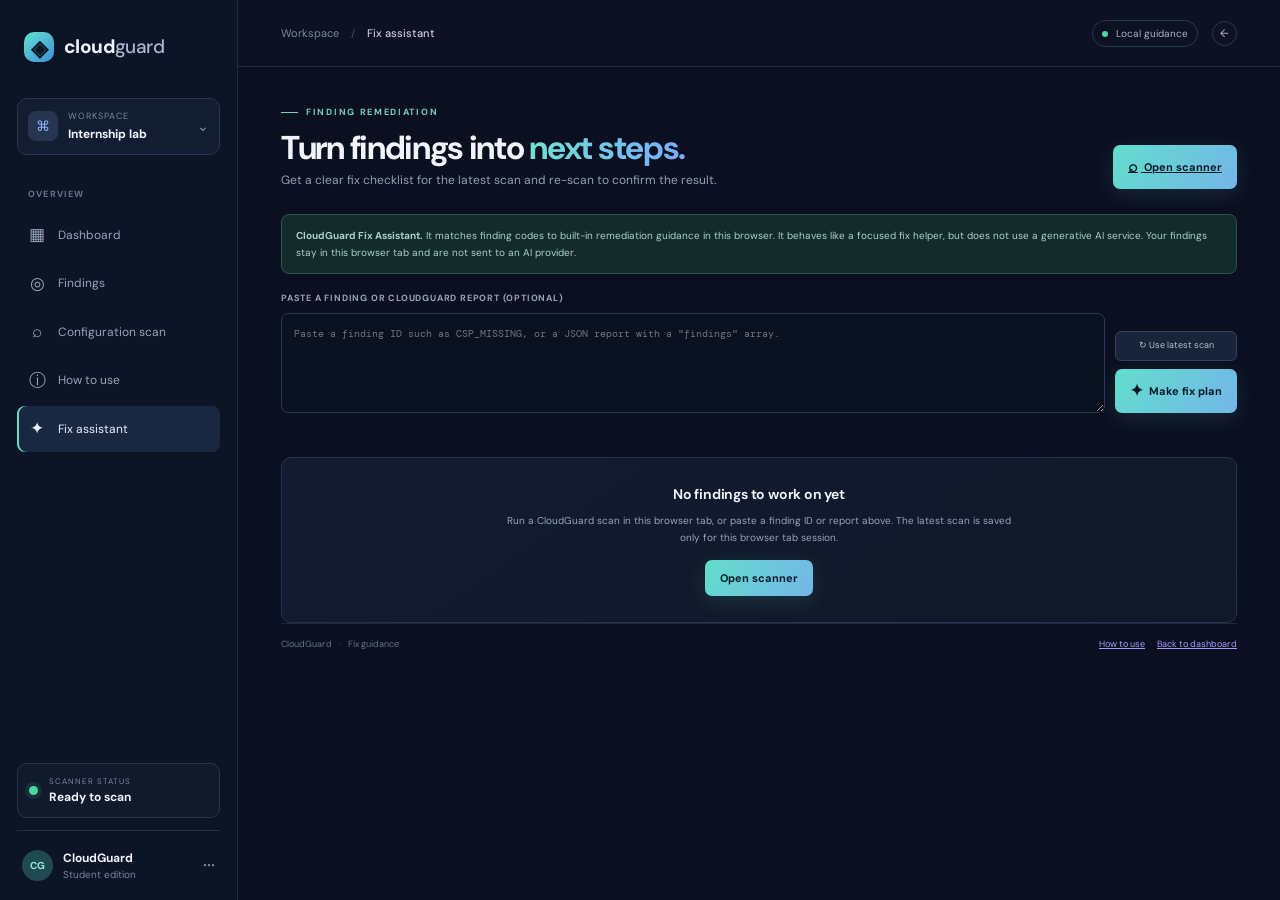
==== fixes.html @ 1c02d619 "Add local finding fix assistant Add a separate assistant that loads the latest scan findings in the " ====
<!doctype html>
<html lang="en">
<head>
  <meta charset="utf-8">
  <meta name="viewport" content="width=device-width, initial-scale=1">
  <meta name="theme-color" content="#0b1020">
  <meta name="description" content="Get clear, step-by-step remediation guidance for your latest CloudGuard findings.">
  <title>CloudGuard Fix Assistant</title>
  <link rel="preconnect" href="https://fonts.googleapis.com">
  <link rel="preconnect" href="https://fonts.gstatic.com" crossorigin>
  <link href="https://fonts.googleapis.com/css2?family=DM+Mono:wght@400;500&family=DM+Sans:wght@400;500;600;700;800&display=swap" rel="stylesheet">
  <link rel="stylesheet" href="styles.css">
  <style>
    .fix-content{max-width:1080px}.fix-intro-note{border:1px solid #315451;background:#132b2b;border-radius:8px;padding:12px 14px;color:#acd0ca;font-size:10px;line-height:1.7;margin:17px 0}.fix-controls{display:grid;grid-template-columns:1fr auto;gap:10px;align-items:end;margin:18px 0}.fix-controls label{display:block;color:#96a4bc;font-size:9px;font-weight:700;letter-spacing:.8px;margin-bottom:7px}.fix-controls textarea{height:100px}.fix-buttons{display:flex;flex-direction:column;gap:8px}.fix-buttons button{white-space:nowrap}.fix-status{font-size:10px;color:#8d9db4;min-height:16px;margin:10px 0}.fix-status.error{color:#ff8796}.fix-summary{display:flex;align-items:center;justify-content:space-between;gap:12px;padding:12px 15px;margin:17px 0;border:1px solid #2b3850;border-radius:8px;background:#101a2d;color:#b5c2d7;font-size:10px}.fix-summary strong{color:#ecf1fa}.fix-list{display:grid;gap:12px}.fix-card{padding:16px}.fix-card-top{display:grid;grid-template-columns:68px 1fr auto;gap:10px;align-items:start}.fix-card h2{font-size:12px;margin:0;color:#e6edf8}.fix-resource{font:9px "DM Mono",monospace;color:#8293ad;margin-top:4px;overflow-wrap:anywhere}.fix-rule{font:8px "DM Mono",monospace;color:#71829d;text-align:right}.fix-evidence{background:#0a1120;border-left:2px solid #558f91;padding:8px 10px;color:#b3c4d3;font-size:9px;line-height:1.6;margin:12px 0}.fix-columns{display:grid;grid-template-columns:1.2fr 1fr;gap:14px}.fix-columns h3{font-size:10px;margin:0 0 6px;color:#d6e1ef}.fix-columns p,.fix-columns li{font-size:9px;color:#9aa9bf;line-height:1.7}.fix-columns p{margin:0}.fix-columns ol{padding-left:17px;margin:0}.fix-columns li+li{margin-top:4px}.fix-verify{border-top:1px solid #27344a;margin-top:12px;padding-top:10px}.fix-verify strong{font-size:9px;color:#79dbc9}.fix-verify p{font-size:9px;color:#9aa9bf;line-height:1.7;margin:4px 0 0}.fix-card-done{color:#57d9aa;font-size:9px;margin-top:10px;min-height:14px}.fix-empty{padding:26px;text-align:center}.fix-empty h2{font-size:14px;margin:0 0 7px}.fix-empty p{font-size:10px;color:#95a5bc;line-height:1.7;margin:0 auto 14px;max-width:510px}.fix-empty .primary-button{text-decoration:none;display:inline-block}@media(max-width:700px){.fix-controls{grid-template-columns:1fr}.fix-buttons{flex-direction:row;flex-wrap:wrap}.fix-columns{grid-template-columns:1fr}.fix-card-top{grid-template-columns:60px 1fr}.fix-rule{grid-column:2;text-align:left}.fix-summary{align-items:flex-start;flex-direction:column}}
  </style>
</head>
<body>
  <div class="app-shell">
    <aside class="sidebar">
      <a class="brand" href="index.html#top" aria-label="CloudGuard home"><span class="brand-mark">◈</span><span>cloud<span class="brand-light">guard</span></span></a>
      <div class="workspace"><span class="workspace-icon">⌘</span><span><small>WORKSPACE</small><strong>Internship lab</strong></span><span class="chevron">⌄</span></div>
      <div class="nav-label">OVERVIEW</div>
      <nav aria-label="Main navigation">
        <a class="nav-item" href="index.html#dashboard"><span>▦</span> Dashboard</a>
        <a class="nav-item" href="index.html#findings"><span>◎</span> Findings</a>
        <a class="nav-item" href="index.html#scanner"><span>⌕</span> Configuration scan</a>
        <a class="nav-item" href="guide.html"><span>ⓘ</span> How to use</a>
        <a class="nav-item active" href="fixes.html" aria-current="page"><span>✦</span> Fix assistant</a>
      </nav>
      <div class="sidebar-bottom"><div class="scan-status"><span class="pulse"></span><span><small>SCANNER STATUS</small><strong>Ready to scan</strong></span></div><div class="profile"><div class="avatar">CG</div><span><strong>CloudGuard</strong><small>Student edition</small></span><span class="more">···</span></div></div>
    </aside>
    <main id="top">
      <header class="topbar"><div class="breadcrumb">Workspace <span>/</span> <b>Fix assistant</b></div><div class="top-actions"><span class="local-pill"><i></i> Local guidance</span><a class="icon-button help-link" href="index.html" aria-label="Back to CloudGuard dashboard" title="Back to dashboard">←</a></div></header>
      <section class="content fix-content">
        <div class="intro"><div><div class="eyebrow"><span class="eyebrow-line"></span> FINDING REMEDIATION</div><h1>Turn findings into <span>next steps.</span></h1><p class="subtitle">Get a clear fix checklist for the latest scan and re-scan to confirm the result.</p></div><a class="primary-button" href="index.html#scanner"><span>⌕</span> Open scanner</a></div>
        <div class="fix-intro-note"><strong>CloudGuard Fix Assistant.</strong> It matches finding codes to built-in remediation guidance in this browser. It behaves like a focused fix helper, but does not use a generative AI service. Your findings stay in this browser tab and are not sent to an AI provider.</div>
        <div class="fix-controls"><div><label for="findings-input">PASTE A FINDING OR CLOUDGUARD REPORT (OPTIONAL)</label><textarea id="findings-input" spellcheck="false" placeholder='Paste a finding ID such as CSP_MISSING, or a JSON report with a "findings" array.'></textarea></div><div class="fix-buttons"><button class="secondary-button" id="load-latest" type="button">↻ Use latest scan</button><button class="primary-button" id="make-plan" type="button"><span>✦</span> Make fix plan</button></div></div>
        <div class="fix-status" id="fix-status" aria-live="polite"></div>
        <div id="fix-output" aria-live="polite"></div>
        <footer><span>CloudGuard <span class="footer-sep">·</span> Fix guidance</span><span><a href="guide.html">How to use</a><span class="footer-sep">·</span><a href="index.html">Back to dashboard</a></span></footer>
      </section>
    </main>
  </div>
  <script src="fix-assistant.js"></script>
</body>
</html>
---- styles.css ----
:root{color-scheme:dark;--bg:#0b1020;--panel:#111a2d;--panel2:#0e1729;--border:#26324a;--text:#f1f4fc;--muted:#8c9ab3;--cyan:#69e3d0;--blue:#75a8ff;--red:#ff5268;--orange:#ff9857;--yellow:#ffcc68;--green:#48d8a0}*{box-sizing:border-box}html{scroll-behavior:smooth;scroll-padding-top:80px}body{margin:0;background:var(--bg);color:var(--text);font-family:"DM Sans",sans-serif;font-size:14px;line-height:1.5}button,a,summary,label{font:inherit}button{cursor:pointer}.app-shell{min-height:100vh}.sidebar{position:fixed;inset:0 auto 0 0;width:238px;background:#0d1425;border-right:1px solid #202b41;padding:27px 17px 15px;display:flex;flex-direction:column;z-index:2}.brand{height:40px;display:flex;align-items:center;gap:10px;text-decoration:none;color:var(--text);font-weight:800;font-size:19px;letter-spacing:-.6px;padding-left:7px}.brand-mark{display:grid;place-items:center;width:30px;height:30px;background:linear-gradient(140deg,#63dfd0,#3e90d6);color:#0b1825;border-radius:10px;font-size:22px}.brand-light{font-weight:500;color:#aab8d2}.workspace{margin:31px 0 33px;padding:11px 10px;border:1px solid #2a3650;background:#131d31;border-radius:10px;display:flex;align-items:center;gap:10px}.workspace-icon{background:#263550;width:30px;height:30px;border-radius:8px;display:grid;place-items:center;color:#8bb1ff}.workspace small,.scan-status small,.profile small{font-size:9px;display:block;color:#7787a3;letter-spacing:1px}.workspace strong,.scan-status strong,.profile strong{display:block;font-size:12px;margin-top:1px}.chevron{margin-left:auto;color:#8091ad}.nav-label{font-size:9px;color:#667591;font-weight:700;letter-spacing:1.2px;padding:0 11px 8px}.nav-item{display:flex;align-items:center;gap:12px;margin:3px 0;padding:10px 11px;text-decoration:none;color:#96a4bd;border-radius:8px;font-size:12px;transition:.2s}.nav-item span:first-child{font-size:17px;width:18px;text-align:center}.nav-item:hover,.nav-item.active{background:#1a2740;color:#e4f2ff}.nav-item.active{box-shadow:inset 2px 0 #65dccb}.nav-count{font-size:10px;margin-left:auto;background:#273653;padding:2px 8px;border-radius:20px}.sidebar-bottom{margin-top:auto}.scan-status{border:1px solid #26334b;background:#111a2b;padding:11px;border-radius:9px;display:flex;align-items:center;gap:11px;margin-bottom:12px}.pulse{width:9px;height:9px;background:#48d8a0;border-radius:50%;box-shadow:0 0 0 4px #48d8a01c}.scan-status small{font-size:8px}.profile{border-top:1px solid #232f46;padding:17px 5px 3px;display:flex;align-items:center;gap:10px}.profile small{letter-spacing:0;font-size:10px}.avatar{width:31px;height:31px;display:grid;place-items:center;border-radius:50%;background:#204a52;color:#8df0dc;font-size:10px;font-weight:700}.more{margin-left:auto;color:#8290aa;font-size:20px}main{margin-left:238px;min-height:100vh}.topbar{height:67px;border-bottom:1px solid #202b41;display:flex;align-items:center;justify-content:space-between;padding:0 43px;background:#0c1221}.breadcrumb{font-size:11px;color:#7786a0}.breadcrumb span{padding:0 9px;color:#45536c}.breadcrumb b{font-weight:500;color:#c6cede}.top-actions{display:flex;gap:14px;align-items:center}.local-pill{font-size:10px;border:1px solid #263952;color:#a6b7ce;padding:5px 9px;border-radius:20px}.local-pill i{display:inline-block;width:6px;height:6px;border-radius:50%;background:var(--green);margin-right:5px}.icon-button{border:1px solid #2c3850;background:none;color:#b4c1d5;border-radius:50%;width:25px;height:25px;font-size:11px}.content{max-width:1270px;margin:auto;padding:39px 43px 24px}.intro{display:flex;justify-content:space-between;align-items:flex-end;margin-bottom:25px}.eyebrow{font-size:9px;letter-spacing:1.7px;color:#76cdbf;font-weight:700;display:flex;align-items:center;gap:8px}.eyebrow-line{width:17px;height:1px;background:#76cdbf}h1{margin:8px 0 4px;font-size:33px;letter-spacing:-1.3px;line-height:1.2;font-weight:700}h1 span{background:linear-gradient(100deg,#70e3d1,#79aaff);color:transparent;background-clip:text}.subtitle{margin:0;color:#91a0b8;font-size:12px}.primary-button{border:0;border-radius:7px;background:linear-gradient(120deg,#62ddcc,#74b6e9);color:#0b1b26;padding:10px 15px;font-weight:700;font-size:11px;box-shadow:0 5px 19px #5ed9cb22;transition:transform .15s,filter .15s}.primary-button:hover{transform:translateY(-1px);filter:brightness(1.1)}.primary-button span{font-size:16px;vertical-align:-1px;margin-right:3px}.notice{border:1px solid #274658;background:linear-gradient(100deg,#112638,#10242a);border-radius:8px;padding:11px 13px;display:flex;align-items:center;gap:10px;color:#acc3cf;font-size:10px;margin-bottom:29px}.notice strong{color:#e2f1f4;margin-right:4px}.notice-icon{border:1px solid #438d8e;border-radius:50%;color:#77dfd1;font-size:10px;font-weight:700;width:17px;height:17px;flex:none;text-align:center}.notice button{margin-left:auto;background:none;border:0;color:#73919e;font-size:17px}.section-heading,.panel-heading{display:flex;justify-content:space-between;align-items:center}.section-heading{margin-bottom:13px}.section-heading h2,.panel h2,.scanner-panel h2{font-size:14px;margin:0;font-weight:650;letter-spacing:-.2px}.section-heading p,.panel-heading p{color:#7f8da7;font-size:10px;margin:3px 0 0}.scan-time{color:#64718a;font:9px "DM Mono",monospace;letter-spacing:.5px}.metrics{display:grid;grid-template-columns:repeat(4,minmax(0,1fr));gap:13px;margin-bottom:18px}.metric-card,.panel{background:linear-gradient(145deg,#121c30,#101829);border:1px solid var(--border);border-radius:10px}.metric-card{min-height:138px;padding:14px 15px;position:relative;overflow:hidden}.metric-card:after{content:"";position:absolute;width:80px;height:80px;right:-36px;top:-35px;border-radius:50%;background:#508ca110}.metric-top{font-size:9px;letter-spacing:1px;color:#8795ad;display:flex;justify-content:space-between;align-items:center}.metric-symbol{font-size:16px;color:#73d8ca}.metric-symbol.critical{color:var(--red)}.metric-symbol.high{color:var(--orange)}.metric-symbol.blue{color:var(--blue)}.score-row{display:flex;align-items:center;gap:11px;margin:9px 0 2px}.score-row>strong,.metric-value{font-size:32px;line-height:1;font-weight:700;letter-spacing:-1px}.score-ring{width:33px;height:33px;border-radius:50%;display:grid;place-items:center;background:conic-gradient(var(--green) 0 0%,#29334a 0);position:relative}.score-ring:after{content:"";position:absolute;background:#111a2b;inset:4px;border-radius:50%}.score-ring span{z-index:1;font-size:8px;color:#b8c5d9}.metric-foot{display:flex;align-items:center;gap:6px;color:#8e9db4;font-size:9px;margin-top:10px}.muted{color:#596984}.score-track{height:3px;background:#2a3549;border-radius:9px;margin-top:9px;overflow:hidden}.score-track i{display:block;height:100%;width:0;background:var(--green);border-radius:9px;transition:width .5s}.metric-card:not(.score-card) .metric-value{margin-top:24px}.metric-card:not(.score-card) .metric-foot{margin-top:12px}.severity-dot{width:6px;height:6px;border-radius:50%}.red{background:var(--red)}.orange{background:var(--orange)}.main-grid{display:grid;grid-template-columns:minmax(0,1.65fr) minmax(245px,1fr);gap:14px;margin-bottom:18px}.panel{padding:16px}.panel-heading{margin-bottom:12px}.text-button{border:0;background:none;color:#73d9ca;font-size:10px}.text-button span{font-size:14px;margin-left:3px}.findings-list{min-height:184px}.empty-state{min-height:174px;display:flex;flex-direction:column;align-items:center;justify-content:center;gap:3px;color:#7887a0;text-align:center}.empty-icon{width:34px;height:34px;border-radius:10px;background:#1a2740;color:#82cfc4;display:grid;place-items:center;font-size:19px;margin-bottom:7px}.empty-state strong{font-size:11px;color:#c1cbd9}.empty-state span{font-size:9px}.success-empty .empty-icon{color:var(--green);background:#17372f}.finding-row{display:grid;grid-template-columns:62px 1fr auto;gap:9px;align-items:start;padding:11px 0;border-bottom:1px solid #222e43}.finding-row:last-child{border-bottom:0}.severity-badge{font-size:8px;text-align:center;border-radius:4px;padding:3px 4px;margin-top:1px;font-weight:700}.severity-badge.critical{background:#ff52681c;color:#ff7788}.severity-badge.high{background:#ff98571b;color:#ffb17a}.severity-badge.medium{background:#ffcc681b;color:#f2cf7f}.severity-badge.low{background:#48d8a01b;color:#6ce0ae}.finding-copy strong{font-size:10px;display:block;color:#dce3ee;font-weight:600}.finding-copy span{display:block;font:9px "DM Mono",monospace;color:#8a9ab1;margin-top:3px}.finding-copy span i{color:#55647c;font-style:normal;margin:0 3px}.finding-copy small{display:block;color:#75849c;font-size:9px;margin-top:4px}.finding-id{font:8px "DM Mono",monospace;color:#586983}.donut-label{font-size:9px;color:#8190a9}.chart-wrap{display:flex;align-items:center;justify-content:space-around;padding:11px 3px 17px;gap:15px}.donut{width:130px;height:130px;border-radius:50%;display:grid;place-items:center;position:relative;background:conic-gradient(#29334a 0 100%)}.donut:before{content:"";position:absolute;inset:10px;background:#111a2b;border-radius:50%}.donut-center{z-index:1;display:flex;flex-direction:column;align-items:center}.donut-center strong{font-size:23px;line-height:1.1}.donut-center span{font-size:9px;color:#7c8ba4}.legend{min-width:98px}.legend div{display:grid;grid-template-columns:8px 1fr auto;align-items:center;gap:7px;color:#9aa7bd;font-size:9px;padding:5px 0}.legend i{width:7px;height:7px;border-radius:2px}.legend b{color:#dce3ef;font:10px "DM Mono",monospace}.red-bg{background:var(--red)}.orange-bg{background:var(--orange)}.yellow-bg{background:var(--yellow)}.green-bg{background:var(--green)}.chart-note{border-top:1px solid #263146;padding:10px 2px 0;display:flex;gap:8px;color:#8291a8;font-size:9px}.chart-note span:first-child{color:#72d9ca}.scanner-panel{padding:19px;margin-bottom:22px}.scanner-panel .panel-heading{align-items:center;margin-bottom:17px}.scanner-panel h2{font-size:16px;margin-top:8px}.rule-badge{font-size:9px;color:#91d8cb;border:1px solid #315451;background:#17302f;border-radius:20px;padding:5px 9px}.scan-grid{display:grid;grid-template-columns:minmax(0,1.4fr) minmax(220px,.8fr);gap:16px}.input-column>label{display:flex;justify-content:space-between;color:#96a4bc;font-size:9px;letter-spacing:.8px;font-weight:700;margin-bottom:7px}.input-column>label span{font:9px "DM Mono",monospace;color:#7186a1}textarea{display:block;resize:vertical;width:100%;height:179px;border-radius:7px;border:1px solid #2a3954;background:#0a1120;color:#a8d7d4;padding:12px;font:10px/1.65 "DM Mono",monospace;outline:none;tab-size:2}textarea:focus{border-color:#4a8f8c;box-shadow:0 0 0 2px #59d9c51a}.input-help{font-size:9px;color:#74839c;margin-top:6px}.input-help code{color:#a9bbc9;font-family:"DM Mono",monospace}.input-actions{display:flex;gap:8px;margin-top:12px}.secondary-button,.upload-button{border:1px solid #34435d;background:#19243a;color:#b2c0d3;border-radius:6px;padding:7px 10px;font-size:9px}.secondary-button:hover,.upload-button:hover{border-color:#577085;color:#e5eef8}.upload-button{cursor:pointer}.scan-aside{background:linear-gradient(145deg,#15273a,#12242e);border:1px solid #2a4852;border-radius:8px;padding:15px;display:flex;flex-direction:column;align-items:flex-start}.scan-aside-icon{width:28px;height:28px;border-radius:8px;background:#214247;color:#7ae0d0;display:grid;place-items:center;font-size:18px}.scan-aside h3{margin:10px 0 3px;font-size:12px}.scan-aside p{margin:0 0 14px;font-size:9px;color:#95aabb;line-height:1.65}.scan-button{width:100%;margin-top:auto;padding:9px}.scan-feedback{min-height:0;font-size:9px;color:#75d6b0;margin-top:8px}.scan-feedback:empty{display:none}.scan-feedback.error{color:#ff8c9b}.format-details{margin-top:13px;color:#8291a8;font-size:9px}.format-details summary{cursor:pointer;width:max-content}.format-details pre{background:#0a1120;border:1px solid #26334a;border-radius:6px;padding:10px;color:#a9d7d4;overflow:auto;font:9px/1.5 "DM Mono",monospace}footer{border-top:1px solid #1d293e;display:flex;justify-content:space-between;padding:14px 0 2px;color:#64728b;font-size:9px}.footer-sep{color:#3e516c;padding:0 5px}.toast{position:fixed;bottom:20px;right:22px;background:#18352f;border:1px solid #326c5c;border-radius:8px;padding:10px 15px;color:#b3f0da;font-size:11px;opacity:0;transform:translateY(8px);transition:.2s;pointer-events:none}.toast.show{opacity:1;transform:translateY(0)}
@media(max-width:1050px){.content{padding:32px 25px 22px}.topbar{padding:0 25px}.sidebar{width:205px}main{margin-left:205px}.metrics{grid-template-columns:repeat(2,1fr)}.main-grid{grid-template-columns:1fr}.breakdown-panel .chart-wrap{justify-content:center;gap:50px}}
@media(max-width:700px){.sidebar{position:static;width:auto;height:auto;padding:12px 15px;border-right:0;border-bottom:1px solid #202b41}.brand{height:32px}.workspace,.nav-label,.sidebar nav,.sidebar-bottom{display:none}main{margin-left:0}.topbar{height:48px;padding:0 16px}.content{padding:25px 15px 18px}.intro{align-items:flex-start}.intro h1{font-size:27px}.intro .primary-button{padding:8px 10px;margin-top:10px}.subtitle{font-size:10px}.notice{align-items:flex-start;font-size:9px}.notice button{line-height:12px}.metrics{gap:8px}.metric-card{padding:12px;min-height:129px}.metric-top{font-size:8px}.main-grid{gap:9px}.scan-grid{grid-template-columns:1fr}.scan-aside{min-height:190px}.rule-badge{font-size:8px}footer{gap:10px;flex-direction:column}.finding-row{grid-template-columns:56px 1fr}.finding-id{display:none}.local-pill{font-size:0;padding:6px}.local-pill i{margin:0}.breadcrumb{font-size:10px}}

.scan-tabs{display:flex;gap:7px;border-bottom:1px solid #26334a;margin:-2px 0 15px;padding-bottom:9px}.scan-tab{border:1px solid transparent;background:transparent;color:#8796ae;border-radius:6px;padding:7px 11px;font-size:10px}.scan-tab.active{background:#1b3040;border-color:#315451;color:#83dfd0}.scan-tab:hover{color:#e5eff8}.webscan-pane[hidden],[hidden]{display:none!important}.webscan-pane{display:grid;grid-template-columns:minmax(0,1.4fr) minmax(220px,.8fr);gap:13px}.webscan-form{grid-row:span 2}.webscan-form>label{display:block;color:#96a4bc;font-size:9px;letter-spacing:.8px;font-weight:700;margin-bottom:7px}.url-row{display:flex;gap:8px}.url-row input{flex:1;min-width:0;border-radius:7px;border:1px solid #2a3954;background:#0a1120;color:#d8e6f2;padding:10px 12px;font:11px "DM Mono",monospace;outline:none}.url-row input:focus{border-color:#4a8f8c;box-shadow:0 0 0 2px #59d9c51a}.url-row .primary-button{white-space:nowrap}.webscan-form p{font-size:9px;color:#8291a8;line-height:1.6;margin:9px 0}.webscan-status{font-size:10px;color:#78ddbd;min-height:15px}.webscan-status.error{color:#ff8796}.webscan-note{background:linear-gradient(145deg,#15273a,#12242e);border:1px solid #2a4852;border-radius:8px;padding:13px;display:grid;grid-template-columns:30px 1fr;gap:7px 10px;align-content:start}.webscan-note .scan-aside-icon{grid-row:span 2}.webscan-note strong{font-size:11px}.webscan-note>span:last-child{font-size:9px;color:#95aabb;line-height:1.6}.page-list{grid-column:2;font-size:9px;color:#8d9bb2}.page-list:empty{display:none}.page-item{padding:6px 0;border-bottom:1px solid #29364b;overflow-wrap:anywhere}.page-item b{color:#75d8b6;margin-right:5px}@media(max-width:700px){.webscan-pane{grid-template-columns:1fr}.webscan-form{grid-row:auto}.page-list{grid-column:auto}.url-row{flex-direction:column}.url-row .primary-button{width:100%}}
#view-all[hidden]{display:none}
button:focus-visible,a:focus-visible,summary:focus-visible,label:focus-visible,input:focus-visible,textarea:focus-visible{outline:2px solid #79dccc;outline-offset:3px}
.help-link{display:grid;place-items:center;text-decoration:none}
@media(prefers-reduced-motion:reduce){*,*::before,*::after{scroll-behavior:auto!important;animation-duration:.01ms!important;animation-iteration-count:1!important;transition-duration:.01ms!important}}
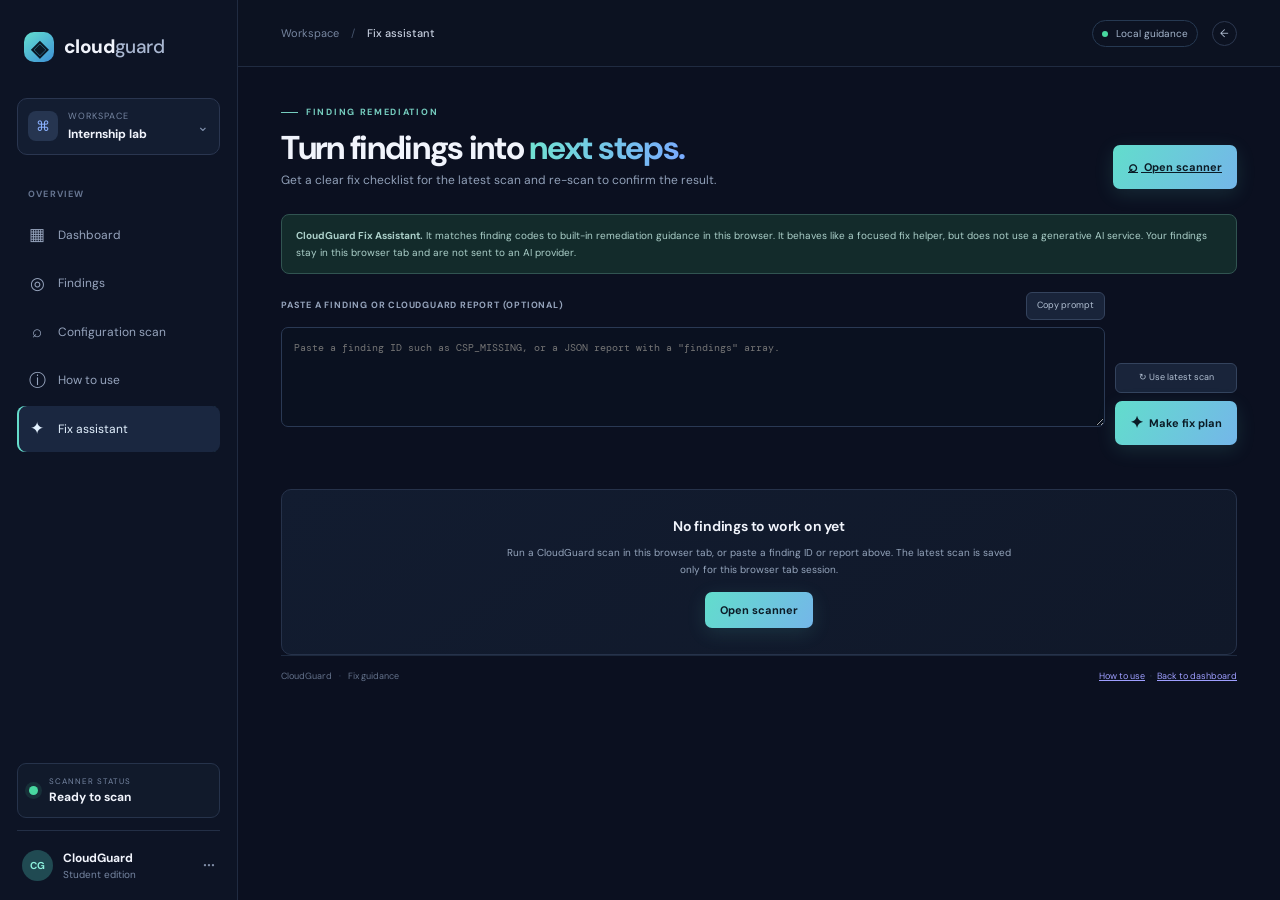
==== commit 0eb87eac: "Add copyable fix assistant prompt" ====
--- a/fixes.html
+++ b/fixes.html
@@ -9,9 +9,9 @@
   <link rel="preconnect" href="https://fonts.googleapis.com">
   <link rel="preconnect" href="https://fonts.gstatic.com" crossorigin>
   <link href="https://fonts.googleapis.com/css2?family=DM+Mono:wght@400;500&family=DM+Sans:wght@400;500;600;700;800&display=swap" rel="stylesheet">
-  <link rel="stylesheet" href="styles.css">
+  <link rel="stylesheet" href="styles.css?v=mobile-nav-1">
   <style>
-    .fix-content{max-width:1080px}.fix-intro-note{border:1px solid #315451;background:#132b2b;border-radius:8px;padding:12px 14px;color:#acd0ca;font-size:10px;line-height:1.7;margin:17px 0}.fix-controls{display:grid;grid-template-columns:1fr auto;gap:10px;align-items:end;margin:18px 0}.fix-controls label{display:block;color:#96a4bc;font-size:9px;font-weight:700;letter-spacing:.8px;margin-bottom:7px}.fix-controls textarea{height:100px}.fix-buttons{display:flex;flex-direction:column;gap:8px}.fix-buttons button{white-space:nowrap}.fix-status{font-size:10px;color:#8d9db4;min-height:16px;margin:10px 0}.fix-status.error{color:#ff8796}.fix-summary{display:flex;align-items:center;justify-content:space-between;gap:12px;padding:12px 15px;margin:17px 0;border:1px solid #2b3850;border-radius:8px;background:#101a2d;color:#b5c2d7;font-size:10px}.fix-summary strong{color:#ecf1fa}.fix-list{display:grid;gap:12px}.fix-card{padding:16px}.fix-card-top{display:grid;grid-template-columns:68px 1fr auto;gap:10px;align-items:start}.fix-card h2{font-size:12px;margin:0;color:#e6edf8}.fix-resource{font:9px "DM Mono",monospace;color:#8293ad;margin-top:4px;overflow-wrap:anywhere}.fix-rule{font:8px "DM Mono",monospace;color:#71829d;text-align:right}.fix-evidence{background:#0a1120;border-left:2px solid #558f91;padding:8px 10px;color:#b3c4d3;font-size:9px;line-height:1.6;margin:12px 0}.fix-columns{display:grid;grid-template-columns:1.2fr 1fr;gap:14px}.fix-columns h3{font-size:10px;margin:0 0 6px;color:#d6e1ef}.fix-columns p,.fix-columns li{font-size:9px;color:#9aa9bf;line-height:1.7}.fix-columns p{margin:0}.fix-columns ol{padding-left:17px;margin:0}.fix-columns li+li{margin-top:4px}.fix-verify{border-top:1px solid #27344a;margin-top:12px;padding-top:10px}.fix-verify strong{font-size:9px;color:#79dbc9}.fix-verify p{font-size:9px;color:#9aa9bf;line-height:1.7;margin:4px 0 0}.fix-card-done{color:#57d9aa;font-size:9px;margin-top:10px;min-height:14px}.fix-empty{padding:26px;text-align:center}.fix-empty h2{font-size:14px;margin:0 0 7px}.fix-empty p{font-size:10px;color:#95a5bc;line-height:1.7;margin:0 auto 14px;max-width:510px}.fix-empty .primary-button{text-decoration:none;display:inline-block}@media(max-width:700px){.fix-controls{grid-template-columns:1fr}.fix-buttons{flex-direction:row;flex-wrap:wrap}.fix-columns{grid-template-columns:1fr}.fix-card-top{grid-template-columns:60px 1fr}.fix-rule{grid-column:2;text-align:left}.fix-summary{align-items:flex-start;flex-direction:column}}
+    .fix-content{max-width:1080px}.fix-intro-note{border:1px solid #315451;background:#132b2b;border-radius:8px;padding:12px 14px;color:#acd0ca;font-size:10px;line-height:1.7;margin:17px 0}.fix-controls{display:grid;grid-template-columns:1fr auto;gap:10px;align-items:end;margin:18px 0}.fix-controls label{display:block;color:#96a4bc;font-size:9px;font-weight:700;letter-spacing:.8px;margin-bottom:7px}.fix-prompt-row{display:flex;align-items:center;justify-content:space-between;gap:10px;margin-bottom:7px}.fix-prompt-row label{margin:0}.fix-prompt-copy{padding:6px 10px;font-size:9px;white-space:nowrap}.fix-copy-status{font-size:9px;color:#79dbc9;min-height:14px;margin-top:4px}.fix-controls textarea{height:100px}.fix-buttons{display:flex;flex-direction:column;gap:8px}.fix-buttons button{white-space:nowrap}.fix-status{font-size:10px;color:#8d9db4;min-height:16px;margin:10px 0}.fix-status.error{color:#ff8796}.fix-summary{display:flex;align-items:center;justify-content:space-between;gap:12px;padding:12px 15px;margin:17px 0;border:1px solid #2b3850;border-radius:8px;background:#101a2d;color:#b5c2d7;font-size:10px}.fix-summary strong{color:#ecf1fa}.fix-list{display:grid;gap:12px}.fix-card{padding:16px}.fix-card-top{display:grid;grid-template-columns:68px 1fr auto;gap:10px;align-items:start}.fix-card h2{font-size:12px;margin:0;color:#e6edf8}.fix-resource{font:9px "DM Mono",monospace;color:#8293ad;margin-top:4px;overflow-wrap:anywhere}.fix-rule{font:8px "DM Mono",monospace;color:#71829d;text-align:right}.fix-evidence{background:#0a1120;border-left:2px solid #558f91;padding:8px 10px;color:#b3c4d3;font-size:9px;line-height:1.6;margin:12px 0}.fix-columns{display:grid;grid-template-columns:1.2fr 1fr;gap:14px}.fix-columns h3{font-size:10px;margin:0 0 6px;color:#d6e1ef}.fix-columns p,.fix-columns li{font-size:9px;color:#9aa9bf;line-height:1.7}.fix-columns p{margin:0}.fix-columns ol{padding-left:17px;margin:0}.fix-columns li+li{margin-top:4px}.fix-verify{border-top:1px solid #27344a;margin-top:12px;padding-top:10px}.fix-verify strong{font-size:9px;color:#79dbc9}.fix-verify p{font-size:9px;color:#9aa9bf;line-height:1.7;margin:4px 0 0}.fix-card-done{color:#57d9aa;font-size:9px;margin-top:10px;min-height:14px}.fix-empty{padding:26px;text-align:center}.fix-empty h2{font-size:14px;margin:0 0 7px}.fix-empty p{font-size:10px;color:#95a5bc;line-height:1.7;margin:0 auto 14px;max-width:510px}.fix-empty .primary-button{text-decoration:none;display:inline-block}@media(max-width:700px){.fix-controls{grid-template-columns:1fr}.fix-buttons{flex-direction:row;flex-wrap:wrap}.fix-columns{grid-template-columns:1fr}.fix-card-top{grid-template-columns:60px 1fr}.fix-rule{grid-column:2;text-align:left}.fix-summary{align-items:flex-start;flex-direction:column}.fix-prompt-row{align-items:flex-start;flex-direction:column;gap:6px}}
   </style>
 </head>
 <body>
@@ -34,13 +34,13 @@
       <section class="content fix-content">
         <div class="intro"><div><div class="eyebrow"><span class="eyebrow-line"></span> FINDING REMEDIATION</div><h1>Turn findings into <span>next steps.</span></h1><p class="subtitle">Get a clear fix checklist for the latest scan and re-scan to confirm the result.</p></div><a class="primary-button" href="index.html#scanner"><span>⌕</span> Open scanner</a></div>
         <div class="fix-intro-note"><strong>CloudGuard Fix Assistant.</strong> It matches finding codes to built-in remediation guidance in this browser. It behaves like a focused fix helper, but does not use a generative AI service. Your findings stay in this browser tab and are not sent to an AI provider.</div>
-        <div class="fix-controls"><div><label for="findings-input">PASTE A FINDING OR CLOUDGUARD REPORT (OPTIONAL)</label><textarea id="findings-input" spellcheck="false" placeholder='Paste a finding ID such as CSP_MISSING, or a JSON report with a "findings" array.'></textarea></div><div class="fix-buttons"><button class="secondary-button" id="load-latest" type="button">↻ Use latest scan</button><button class="primary-button" id="make-plan" type="button"><span>✦</span> Make fix plan</button></div></div>
+        <div class="fix-controls"><div><div class="fix-prompt-row"><label for="findings-input">PASTE A FINDING OR CLOUDGUARD REPORT (OPTIONAL)</label><button class="secondary-button fix-prompt-copy" id="copy-fix-prompt" type="button">Copy prompt</button></div><textarea id="findings-input" spellcheck="false" placeholder='Paste a finding ID such as CSP_MISSING, or a JSON report with a "findings" array.'></textarea><div class="fix-copy-status" id="copy-fix-prompt-status" aria-live="polite"></div></div><div class="fix-buttons"><button class="secondary-button" id="load-latest" type="button">↻ Use latest scan</button><button class="primary-button" id="make-plan" type="button"><span>✦</span> Make fix plan</button></div></div>
         <div class="fix-status" id="fix-status" aria-live="polite"></div>
         <div id="fix-output" aria-live="polite"></div>
         <footer><span>CloudGuard <span class="footer-sep">·</span> Fix guidance</span><span><a href="guide.html">How to use</a><span class="footer-sep">·</span><a href="index.html">Back to dashboard</a></span></footer>
       </section>
     </main>
   </div>
-  <script src="fix-assistant.js"></script>
+  <script src="fix-assistant.js?v=copy-prompt-1"></script>
 </body>
 </html>
--- a/styles.css
+++ b/styles.css
@@ -6,4 +6,12 @@
 #view-all[hidden]{display:none}
 button:focus-visible,a:focus-visible,summary:focus-visible,label:focus-visible,input:focus-visible,textarea:focus-visible{outline:2px solid #79dccc;outline-offset:3px}
 .help-link{display:grid;place-items:center;text-decoration:none}
+.section-actions{display:flex;align-items:center;gap:12px}.section-actions .secondary-button{white-space:nowrap}.section-actions button:disabled{opacity:.48;cursor:not-allowed}
+@media(max-width:700px){.section-actions{align-items:flex-end;flex-direction:column;gap:6px}.section-actions .scan-time{font-size:8px}}
+/* Keep page navigation usable on narrow screens. */
+@media(max-width:700px){.sidebar{padding:10px 12px}.brand{height:32px;margin-bottom:7px}.workspace,.nav-label,.sidebar-bottom{display:none}.sidebar nav{display:flex;gap:4px;overflow-x:auto;margin:0 -3px;padding:0 3px 5px;scrollbar-width:thin}.sidebar nav .nav-item{flex:0 0 auto;white-space:nowrap;margin:0;padding:6px 8px;font-size:10px;gap:6px}.sidebar nav .nav-item span:first-child{width:auto;font-size:14px}.sidebar nav .nav-count{padding:1px 5px}}
+.risk-text-output{display:flex;align-items:center;justify-content:space-between;gap:12px;border-top:1px solid #263146;margin-top:11px;padding-top:10px}.risk-lines{margin:0;white-space:pre-line;color:#b5c5d9;font:10px/1.8 "DM Mono",monospace}.risk-copy{display:grid;justify-items:end;gap:4px}.risk-copy button:disabled{opacity:.48;cursor:not-allowed}.risk-copy-status{min-height:13px;color:#7bdbc1;font-size:8px;text-align:right}@media(max-width:700px){.risk-text-output{align-items:flex-start;flex-direction:column}.risk-copy{justify-items:start}.risk-copy-status{text-align:left}}
 @media(prefers-reduced-motion:reduce){*,*::before,*::after{scroll-behavior:auto!important;animation-duration:.01ms!important;animation-iteration-count:1!important;transition-duration:.01ms!important}}
+/* Demo flow and score explanation */
+.intro-actions{display:flex;gap:8px;align-items:center;flex-wrap:wrap;justify-content:flex-end}.score-method{margin-top:9px;border-top:1px solid #26334a;padding-top:7px}.score-method summary{cursor:pointer;color:#77d9cb;font-size:9px}.score-method p{margin:6px 0 0;color:#93a4bc;font-size:9px;line-height:1.6}.input-actions{flex-wrap:wrap}
+@media(max-width:700px){.intro-actions{justify-content:flex-start}.intro-actions button{font-size:9px}}
